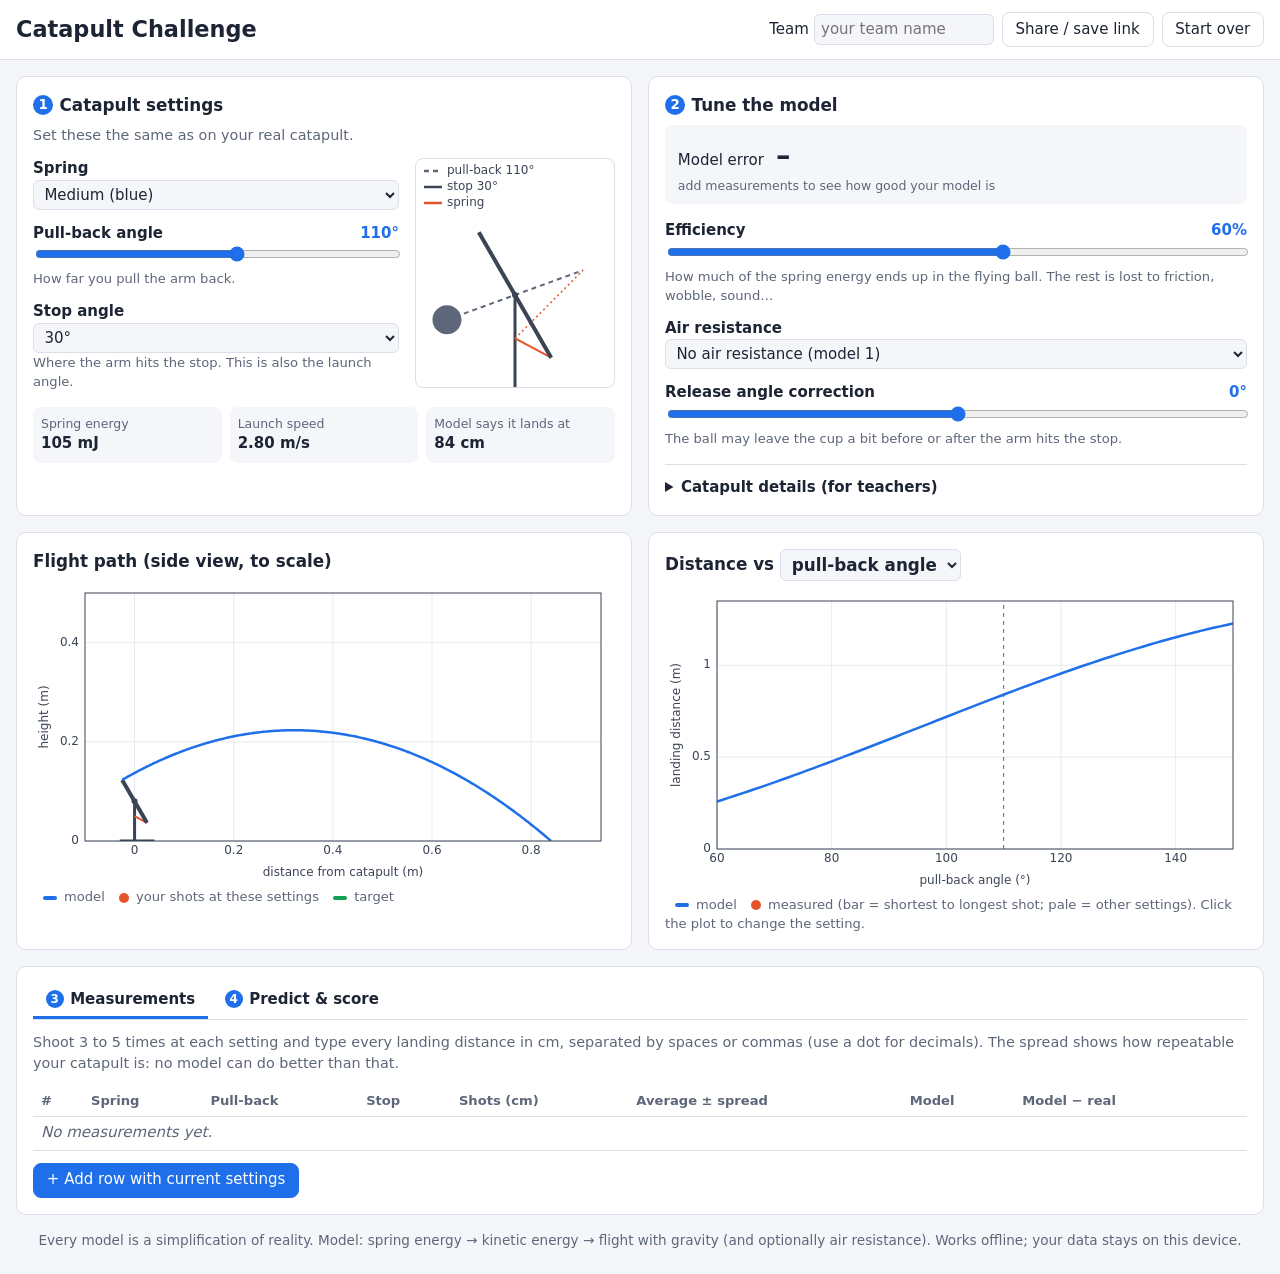
==== web/index.html @ 76991a24 "Initial commit" ====
<!doctype html>
<html lang="en">
  <head>
    <meta charset="utf-8" />
    <meta name="viewport" content="width=device-width, initial-scale=1" />
    <title>Catapult Challenge</title>
    <meta name="description" content="Fit a physics model to your catapult measurements and predict where the ball lands." />
    <link rel="stylesheet" href="css/style.css" />
  </head>
  <body>
    <header class="topbar">
      <h1 id="app-title">Catapult Challenge</h1>
      <div class="topbar-actions">
        <label class="team">Team <input id="team-name" type="text" maxlength="40" placeholder="your team name" autocomplete="off" /></label>
        <button id="share-btn" type="button">Share / save link</button>
        <a id="scoreboard-link" class="button-link" hidden target="_blank" rel="noopener">Scoreboard</a>
        <button id="reset-btn" type="button" class="danger">Start over</button>
      </div>
    </header>
    <div id="share-box" class="share-box" hidden>
      <label for="share-url">Bookmark this link or send it to your teammates. It contains all your data.</label>
      <input id="share-url" type="text" readonly />
    </div>

    <main class="layout">
      <section class="panel" aria-labelledby="settings-h">
        <h2 id="settings-h"><span class="step">1</span> Catapult settings</h2>
        <p class="hint">Set these the same as on your real catapult.</p>
        <div class="settings-grid">
          <div id="settings-controls" class="controls"></div>
          <canvas id="catapult-sketch" class="sketch" aria-label="Sketch of the catapult at the current settings" role="img"></canvas>
        </div>
        <dl class="readout">
          <div><dt>Spring energy</dt><dd id="out-energy">–</dd></div>
          <div><dt>Launch speed</dt><dd id="out-speed">–</dd></div>
          <div><dt>Model says it lands at</dt><dd id="out-range">–</dd></div>
        </dl>
      </section>

      <section class="panel" aria-labelledby="fit-h">
        <h2 id="fit-h"><span class="step">2</span> Tune the model</h2>
        <div class="fit-score" aria-live="polite">
          <span>Model error</span>
          <strong id="rms">–</strong>
          <small id="rms-note">add measurements to see how good your model is</small>
        </div>
        <div id="fit-controls" class="controls"></div>
        <details class="teacher">
          <summary>Catapult details (for teachers)</summary>
          <p class="hint">
            Measured properties of the printed catapult. Notice that the launch speed only depends on
            <em>efficiency × spring energy ÷ effective mass</em>: a stiffer spring and a higher efficiency look exactly
            the same in distance data. That is why students only tune the efficiency.
          </p>
          <div id="teacher-controls" class="teacher-grid"></div>
          <p class="hint">Effective mass (ball + arm): <strong id="out-meff">–</strong></p>
          <button id="teacher-reset" type="button">Restore lesson defaults</button>
        </details>
      </section>

      <section class="panel plot-panel" aria-labelledby="traj-h">
        <h2 id="traj-h">Flight path (side view, to scale)</h2>
        <canvas id="traj-plot" class="plot" role="img" aria-label="Trajectory of the ball"></canvas>
        <p class="legend">
          <span class="swatch model"></span> model
          <span class="swatch data"></span> your shots at these settings
          <span class="swatch target"></span> target
        </p>
      </section>

      <section class="panel plot-panel" aria-labelledby="range-h">
        <h2 id="range-h">
          Distance vs
          <select id="x-axis" aria-label="Horizontal axis">
            <option value="pullBackDeg">pull-back angle</option>
            <option value="stopDeg">stop angle</option>
          </select>
        </h2>
        <canvas id="range-plot" class="plot" role="img" aria-label="Landing distance against a setting"></canvas>
        <p class="legend">
          <span class="swatch model"></span> model
          <span class="swatch data"></span> measured (bar = shortest to longest shot; pale = other settings).
          Click the plot to change the setting.
        </p>
      </section>

      <section class="panel wide" aria-label="Measurements and predictions">
        <div class="tabs" role="tablist">
          <button role="tab" id="tab-measure" aria-selected="true" aria-controls="pane-measure"><span class="step">3</span> Measurements</button>
          <button role="tab" id="tab-predict" aria-selected="false" aria-controls="pane-predict"><span class="step">4</span> Predict &amp; score</button>
        </div>

        <div id="pane-measure" role="tabpanel" aria-labelledby="tab-measure">
          <p class="hint">
            Shoot 3 to 5 times at each setting and type every landing distance in cm, separated by spaces or commas
            (use a dot for decimals). The spread shows how repeatable your catapult is: no model can do better than that.
          </p>
          <div class="table-wrap">
            <table id="measure-table">
              <thead>
                <tr>
                  <th>#</th><th>Spring</th><th>Pull-back</th><th>Stop</th><th>Shots (cm)</th>
                  <th>Average ± spread</th><th>Model</th><th>Model − real</th><th></th>
                </tr>
              </thead>
              <tbody></tbody>
            </table>
          </div>
          <button id="add-measurement" type="button" class="primary">+ Add row with current settings</button>
        </div>

        <div id="pane-predict" role="tabpanel" aria-labelledby="tab-predict" hidden>
          <p class="hint">
            Pick a target, let your model find the pull-back angle, set your catapult and lock in the prediction
            <strong>before</strong> you shoot. Then enter where the ball really landed.
          </p>
          <div class="predict-row">
            <div id="target-buttons" class="target-buttons"></div>
            <label>or target distance <input id="target-cm" type="number" min="1" step="1" inputmode="decimal" /> cm</label>
          </div>
          <div id="prediction" class="prediction" aria-live="polite"></div>
          <div class="table-wrap">
            <table id="predict-table">
              <thead>
                <tr>
                  <th>#</th><th>Target</th><th>Setting</th><th>Model said</th><th>Real landing (cm)</th>
                  <th>Miss</th><th>Points</th><th></th>
                </tr>
              </thead>
              <tbody></tbody>
              <tfoot><tr><td colspan="6">Total</td><td id="total-points">0</td><td></td></tr></tfoot>
            </table>
          </div>
        </div>
      </section>
    </main>

    <footer class="footer">
      Every model is a simplification of reality. Model: spring energy → kinetic energy → flight with gravity
      (and optionally air resistance). Works offline; your data stays on this device.
    </footer>

    <script src="js/config.js"></script>
    <script src="js/model.js"></script>
    <script src="js/analysis.js"></script>
    <script src="js/storage.js"></script>
    <script src="js/plot.js"></script>
    <script src="js/app.js"></script>
  </body>
</html>
---- web/css/style.css ----
:root {
  --bg: #f4f6fa;
  --panel: #ffffff;
  --ink: #1d2433;
  --muted: #5d6779;
  --line: #d9dee8;
  --accent: #1f6feb;
  --accent-ink: #ffffff;
  --model: #1f6feb;
  --data: #e5532d;
  --target: #12a150;
  --good: #12a150;
  --ok: #c98a00;
  --bad: #d13b2a;
  --plot-ink: #3b4455;
  --plot-grid: #e6e9f0;
  --radius: 10px;
  color-scheme: light;
}

@media (prefers-color-scheme: dark) {
  :root:not([data-theme="light"]) {
    --bg: #12151c;
    --panel: #1b2029;
    --ink: #e7eaf0;
    --muted: #9aa3b5;
    --line: #2d3443;
    --accent: #4c8dff;
    --model: #5c9dff;
    --data: #ff7a52;
    --target: #3ccf7a;
    --plot-ink: #c4cad6;
    --plot-grid: #2a303c;
    color-scheme: dark;
  }
}

* {
  box-sizing: border-box;
}

[hidden] {
  display: none !important;
}

body {
  margin: 0;
  background: var(--bg);
  color: var(--ink);
  font: 15px/1.45 system-ui, -apple-system, "Segoe UI", Roboto, sans-serif;
}

h1 {
  font-size: 1.4rem;
  margin: 0;
}

h2 {
  font-size: 1.05rem;
  margin: 0 0 0.5rem;
  display: flex;
  align-items: center;
  gap: 0.4rem;
}

.step {
  display: inline-grid;
  place-items: center;
  width: 1.5em;
  height: 1.5em;
  border-radius: 50%;
  background: var(--accent);
  color: var(--accent-ink);
  font-size: 0.8em;
  font-weight: 700;
}

.hint {
  color: var(--muted);
  font-size: 0.9rem;
  margin: 0 0 0.75rem;
}

button,
.button-link,
select,
input {
  font: inherit;
  color: inherit;
}

button,
.button-link {
  border: 1px solid var(--line);
  background: var(--panel);
  border-radius: 8px;
  padding: 0.35rem 0.8rem;
  cursor: pointer;
  text-decoration: none;
}

button:hover,
.button-link:hover {
  border-color: var(--accent);
}

button.primary {
  background: var(--accent);
  border-color: var(--accent);
  color: var(--accent-ink);
}

button.danger:hover {
  border-color: var(--bad);
  color: var(--bad);
}

input[type="text"],
input[type="number"],
select {
  border: 1px solid var(--line);
  background: var(--bg);
  border-radius: 6px;
  padding: 0.25rem 0.4rem;
}

input[type="number"] {
  width: 6.5em;
}

:focus-visible {
  outline: 2px solid var(--accent);
  outline-offset: 2px;
}

/* Layout */

.topbar {
  display: flex;
  flex-wrap: wrap;
  align-items: center;
  justify-content: space-between;
  gap: 0.75rem;
  padding: 0.75rem 16px;
  background: var(--panel);
  border-bottom: 1px solid var(--line);
}

.topbar-actions {
  display: flex;
  flex-wrap: wrap;
  align-items: center;
  gap: 0.5rem;
}

.team input {
  width: 12em;
}

.share-box {
  padding: 0.6rem 16px;
  background: var(--panel);
  border-bottom: 1px solid var(--line);
  display: grid;
  gap: 0.3rem;
  font-size: 0.9rem;
}

.share-box input {
  width: 100%;
}

.layout {
  display: grid;
  grid-template-columns: repeat(2, minmax(0, 1fr));
  gap: 16px;
  padding: 16px;
  max-width: 1400px;
  margin: 0 auto;
}

.panel {
  background: var(--panel);
  border: 1px solid var(--line);
  border-radius: var(--radius);
  padding: 1rem;
  min-width: 0;
}

.panel.wide {
  grid-column: 1 / -1;
}

@media (max-width: 860px) {
  .layout {
    grid-template-columns: minmax(0, 1fr);
  }
}

.footer {
  color: var(--muted);
  font-size: 0.85rem;
  text-align: center;
  padding: 0 16px 24px;
}

/* Controls */

.controls {
  display: grid;
  gap: 0.8rem;
}

.control label {
  display: flex;
  justify-content: space-between;
  gap: 0.5rem;
  font-weight: 600;
}

.control output {
  font-variant-numeric: tabular-nums;
  font-weight: 700;
  color: var(--accent);
}

.control input[type="range"] {
  width: 100%;
  accent-color: var(--accent);
}

.control select {
  width: 100%;
}

.control .help {
  color: var(--muted);
  font-size: 0.82rem;
}

.settings-grid {
  display: grid;
  grid-template-columns: minmax(0, 1fr) 200px;
  gap: 1rem;
  align-items: start;
}

@media (max-width: 480px) {
  .settings-grid {
    grid-template-columns: minmax(0, 1fr);
  }
}

.sketch {
  width: 100%;
  height: 230px;
  border: 1px solid var(--line);
  border-radius: 8px;
}

.readout {
  display: grid;
  grid-template-columns: repeat(3, minmax(0, 1fr));
  gap: 0.5rem;
  margin: 1rem 0 0;
}

.readout div {
  background: var(--bg);
  border-radius: 8px;
  padding: 0.5rem;
}

.readout dt {
  font-size: 0.78rem;
  color: var(--muted);
}

.readout dd {
  margin: 0;
  font-weight: 700;
  font-variant-numeric: tabular-nums;
}

.fit-score {
  display: grid;
  grid-template-columns: auto 1fr;
  align-items: baseline;
  column-gap: 0.75rem;
  background: var(--bg);
  border-radius: 8px;
  padding: 0.6rem 0.8rem;
  margin-bottom: 1rem;
}

.fit-score strong {
  font-size: 1.8rem;
  font-variant-numeric: tabular-nums;
}

.fit-score small {
  grid-column: 1 / -1;
  color: var(--muted);
}

.fit-score.good strong {
  color: var(--good);
}

.fit-score.ok strong {
  color: var(--ok);
}

.fit-score.bad strong {
  color: var(--bad);
}

.teacher {
  margin-top: 1rem;
  border-top: 1px solid var(--line);
  padding-top: 0.75rem;
}

.teacher summary {
  cursor: pointer;
  font-weight: 600;
}

.teacher-grid {
  display: grid;
  grid-template-columns: repeat(auto-fill, minmax(150px, 1fr));
  gap: 0.5rem;
  margin-bottom: 0.75rem;
}

.teacher-grid label {
  display: grid;
  font-size: 0.85rem;
}

.teacher-grid input {
  width: 100%;
}

/* Plots */

.plot {
  width: 100%;
  height: 300px;
  display: block;
}

#range-plot {
  cursor: crosshair;
}

.legend {
  font-size: 0.82rem;
  color: var(--muted);
  margin: 0.4rem 0 0;
}

.swatch {
  display: inline-block;
  width: 14px;
  height: 4px;
  vertical-align: middle;
  margin: 0 0.2rem 0 0.6rem;
  border-radius: 2px;
}

.swatch.model {
  background: var(--model);
}

.swatch.data {
  background: var(--data);
  height: 10px;
  width: 10px;
  border-radius: 50%;
}

.swatch.target {
  background: var(--target);
}

/* Tables */

.tabs {
  display: flex;
  gap: 0.25rem;
  border-bottom: 1px solid var(--line);
  margin-bottom: 0.75rem;
}

.tabs button {
  border: none;
  border-bottom: 3px solid transparent;
  border-radius: 0;
  background: none;
  font-weight: 600;
  display: flex;
  align-items: center;
  gap: 0.4rem;
}

.tabs button[aria-selected="true"] {
  border-bottom-color: var(--accent);
}

.table-wrap {
  overflow-x: auto;
  margin-bottom: 0.75rem;
}

table {
  border-collapse: collapse;
  width: 100%;
  font-variant-numeric: tabular-nums;
}

th,
td {
  text-align: left;
  padding: 0.35rem 0.5rem;
  border-bottom: 1px solid var(--line);
  white-space: nowrap;
}

th {
  font-size: 0.82rem;
  color: var(--muted);
  font-weight: 600;
}

td input.shots {
  width: 14em;
}

td input.invalid {
  border-color: var(--bad);
}

tfoot td {
  font-weight: 700;
  border-bottom: none;
}

.icon-btn {
  padding: 0.1rem 0.5rem;
}

.empty {
  color: var(--muted);
  font-style: italic;
}

/* Prediction */

.predict-row {
  display: flex;
  flex-wrap: wrap;
  align-items: center;
  gap: 0.75rem;
  margin-bottom: 0.75rem;
}

.target-buttons {
  display: flex;
  flex-wrap: wrap;
  gap: 0.4rem;
}

.target-buttons button[aria-pressed="true"] {
  background: var(--target);
  border-color: var(--target);
  color: #fff;
}

.prediction {
  background: var(--bg);
  border-radius: 8px;
  padding: 0.75rem;
  margin-bottom: 0.75rem;
}

.prediction:empty {
  display: none;
}

.prediction p {
  margin: 0 0 0.5rem;
}

.prediction .big {
  font-size: 1.3rem;
  font-weight: 700;
}

.prediction .warn {
  color: var(--bad);
}

.prediction .actions {
  display: flex;
  flex-wrap: wrap;
  gap: 0.5rem;
}

.points-10 {
  color: var(--good);
  font-weight: 700;
}
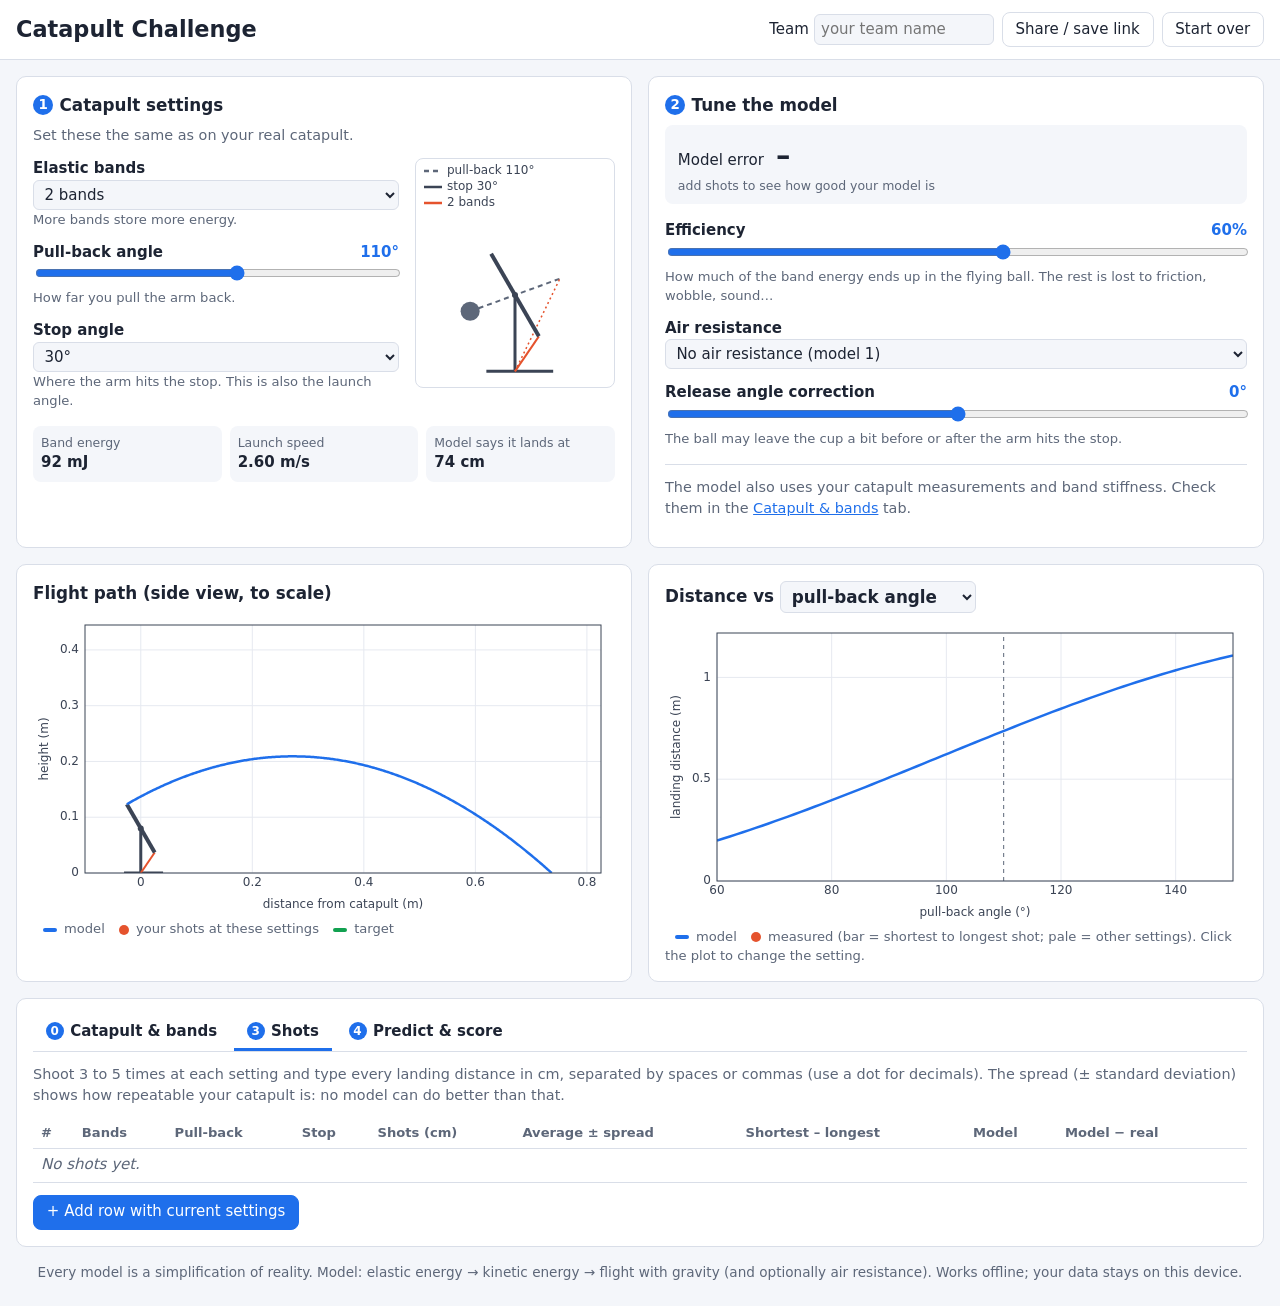
==== commit ce4e0887: "Refactor catapult configuration and enhance band fitting tests - Updated catapult configuration to c" ====
--- a/web/index.html
+++ b/web/index.html
@@ -31,7 +31,7 @@
           <canvas id="catapult-sketch" class="sketch" aria-label="Sketch of the catapult at the current settings" role="img"></canvas>
         </div>
         <dl class="readout">
-          <div><dt>Spring energy</dt><dd id="out-energy">–</dd></div>
+          <div><dt>Band energy</dt><dd id="out-energy">–</dd></div>
           <div><dt>Launch speed</dt><dd id="out-speed">–</dd></div>
           <div><dt>Model says it lands at</dt><dd id="out-range">–</dd></div>
         </dl>
@@ -45,17 +45,10 @@
           <small id="rms-note">add measurements to see how good your model is</small>
         </div>
         <div id="fit-controls" class="controls"></div>
-        <details class="teacher">
-          <summary>Catapult details (for teachers)</summary>
-          <p class="hint">
-            Measured properties of the printed catapult. Notice that the launch speed only depends on
-            <em>efficiency × spring energy ÷ effective mass</em>: a stiffer spring and a higher efficiency look exactly
-            the same in distance data. That is why students only tune the efficiency.
-          </p>
-          <div id="teacher-controls" class="teacher-grid"></div>
-          <p class="hint">Effective mass (ball + arm): <strong id="out-meff">–</strong></p>
-          <button id="teacher-reset" type="button">Restore lesson defaults</button>
-        </details>
+        <p class="hint tip">
+          The model also uses your catapult measurements and band stiffness. Check them in the
+          <button type="button" class="link" id="goto-catapult">Catapult &amp; bands</button> tab.
+        </p>
       </section>
 
       <section class="panel plot-panel" aria-labelledby="traj-h">
@@ -74,6 +67,7 @@
           <select id="x-axis" aria-label="Horizontal axis">
             <option value="pullBackDeg">pull-back angle</option>
             <option value="stopDeg">stop angle</option>
+            <option value="bands">number of bands</option>
           </select>
         </h2>
         <canvas id="range-plot" class="plot" role="img" aria-label="Landing distance against a setting"></canvas>
@@ -86,21 +80,62 @@
 
       <section class="panel wide" aria-label="Measurements and predictions">
         <div class="tabs" role="tablist">
-          <button role="tab" id="tab-measure" aria-selected="true" aria-controls="pane-measure"><span class="step">3</span> Measurements</button>
+          <button role="tab" id="tab-catapult" aria-selected="false" aria-controls="pane-catapult"><span class="step">0</span> Catapult &amp; bands</button>
+          <button role="tab" id="tab-measure" aria-selected="true" aria-controls="pane-measure"><span class="step">3</span> Shots</button>
           <button role="tab" id="tab-predict" aria-selected="false" aria-controls="pane-predict"><span class="step">4</span> Predict &amp; score</button>
+        </div>
+
+        <div id="pane-catapult" role="tabpanel" aria-labelledby="tab-catapult" hidden>
+          <div class="catapult-grid">
+            <div>
+              <h3>Measure your catapult</h3>
+              <p class="hint">
+                These are the starting values. Are they right? Measure your own catapult with a ruler and scales and
+                correct them. Lengths are measured from the centre of the pivot.
+              </p>
+              <div id="catapult-form" class="form-grid"></div>
+              <dl class="readout compact">
+                <div><dt>Arm inertia</dt><dd id="out-inertia">–</dd></div>
+                <div><dt>Effective mass (ball + arm)</dt><dd id="out-meff">–</dd></div>
+              </dl>
+              <p class="hint">
+                The arm also has to be accelerated, so it acts like extra mass: the effective mass. A heavy arm wastes
+                energy that could have gone into the ball.
+              </p>
+              <button id="catapult-reset" type="button">Restore starting values</button>
+            </div>
+            <div>
+              <h3>How stiff is one elastic band?</h3>
+              <p class="hint">
+                Hang one band from a hook. Hang different weights from it and measure the length of the band each time.
+                The tool fits a straight line (Hooke's law: F = k · stretch). Rubber is not a perfect spring, so check
+                how well the line fits.
+              </p>
+              <div class="table-wrap">
+                <table id="calib-table">
+                  <thead><tr><th>#</th><th>Weight (g)</th><th>Band length (cm)</th><th>Force (N)</th><th></th></tr></thead>
+                  <tbody></tbody>
+                </table>
+              </div>
+              <button id="add-calib" type="button">+ Add weight</button>
+              <canvas id="calib-plot" class="plot small" role="img" aria-label="Force against band length with the fitted line"></canvas>
+              <div id="calib-result" class="prediction" aria-live="polite"></div>
+            </div>
+          </div>
         </div>
 
         <div id="pane-measure" role="tabpanel" aria-labelledby="tab-measure">
           <p class="hint">
             Shoot 3 to 5 times at each setting and type every landing distance in cm, separated by spaces or commas
-            (use a dot for decimals). The spread shows how repeatable your catapult is: no model can do better than that.
+            (use a dot for decimals). The spread (± standard deviation) shows how repeatable your catapult is: no
+            model can do better than that.
           </p>
           <div class="table-wrap">
             <table id="measure-table">
               <thead>
                 <tr>
-                  <th>#</th><th>Spring</th><th>Pull-back</th><th>Stop</th><th>Shots (cm)</th>
-                  <th>Average ± spread</th><th>Model</th><th>Model − real</th><th></th>
+                  <th>#</th><th>Bands</th><th>Pull-back</th><th>Stop</th><th>Shots (cm)</th>
+                  <th>Average ± spread</th><th>Shortest – longest</th><th>Model</th><th>Model − real</th><th></th>
                 </tr>
               </thead>
               <tbody></tbody>
@@ -136,7 +171,7 @@
     </main>
 
     <footer class="footer">
-      Every model is a simplification of reality. Model: spring energy → kinetic energy → flight with gravity
+      Every model is a simplification of reality. Model: elastic energy → kinetic energy → flight with gravity
       (and optionally air resistance). Works offline; your data stays on this device.
     </footer>
 
--- a/web/css/style.css
+++ b/web/css/style.css
@@ -315,31 +315,87 @@
   color: var(--bad);
 }
 
-.teacher {
+.tip {
   margin-top: 1rem;
   border-top: 1px solid var(--line);
   padding-top: 0.75rem;
 }
 
-.teacher summary {
-  cursor: pointer;
+button.link {
+  border: none;
+  background: none;
+  padding: 0;
+  color: var(--accent);
+  text-decoration: underline;
+  font-size: inherit;
+}
+
+.muted {
+  color: var(--muted);
+}
+
+/* Catapult & bands tab */
+
+h3 {
+  font-size: 1rem;
+  margin: 0 0 0.4rem;
+}
+
+.catapult-grid {
+  display: grid;
+  grid-template-columns: repeat(2, minmax(0, 1fr));
+  gap: 1.5rem;
+}
+
+@media (max-width: 860px) {
+  .catapult-grid {
+    grid-template-columns: minmax(0, 1fr);
+  }
+}
+
+.form-grid {
+  display: grid;
+  grid-template-columns: repeat(auto-fill, minmax(190px, 1fr));
+  gap: 0.6rem 1rem;
+  margin-bottom: 0.5rem;
+}
+
+.form-grid label {
+  display: grid;
+  gap: 0.15rem;
+  font-size: 0.85rem;
   font-weight: 600;
 }
 
-.teacher-grid {
-  display: grid;
-  grid-template-columns: repeat(auto-fill, minmax(150px, 1fr));
-  gap: 0.5rem;
-  margin-bottom: 0.75rem;
-}
-
-.teacher-grid label {
-  display: grid;
-  font-size: 0.85rem;
-}
-
-.teacher-grid input {
-  width: 100%;
+.with-unit {
+  display: flex;
+  align-items: center;
+  gap: 0.35rem;
+  font-weight: 400;
+  color: var(--muted);
+}
+
+.with-unit input {
+  flex: 1;
+  min-width: 0;
+}
+
+input.invalid {
+  border-color: var(--bad);
+}
+
+.readout.compact {
+  grid-template-columns: repeat(2, minmax(0, 1fr));
+  margin: 0.5rem 0;
+}
+
+.plot.small {
+  height: 220px;
+  margin: 0.75rem 0;
+}
+
+#calib-table input {
+  width: 6em;
 }
 
 /* Plots */
